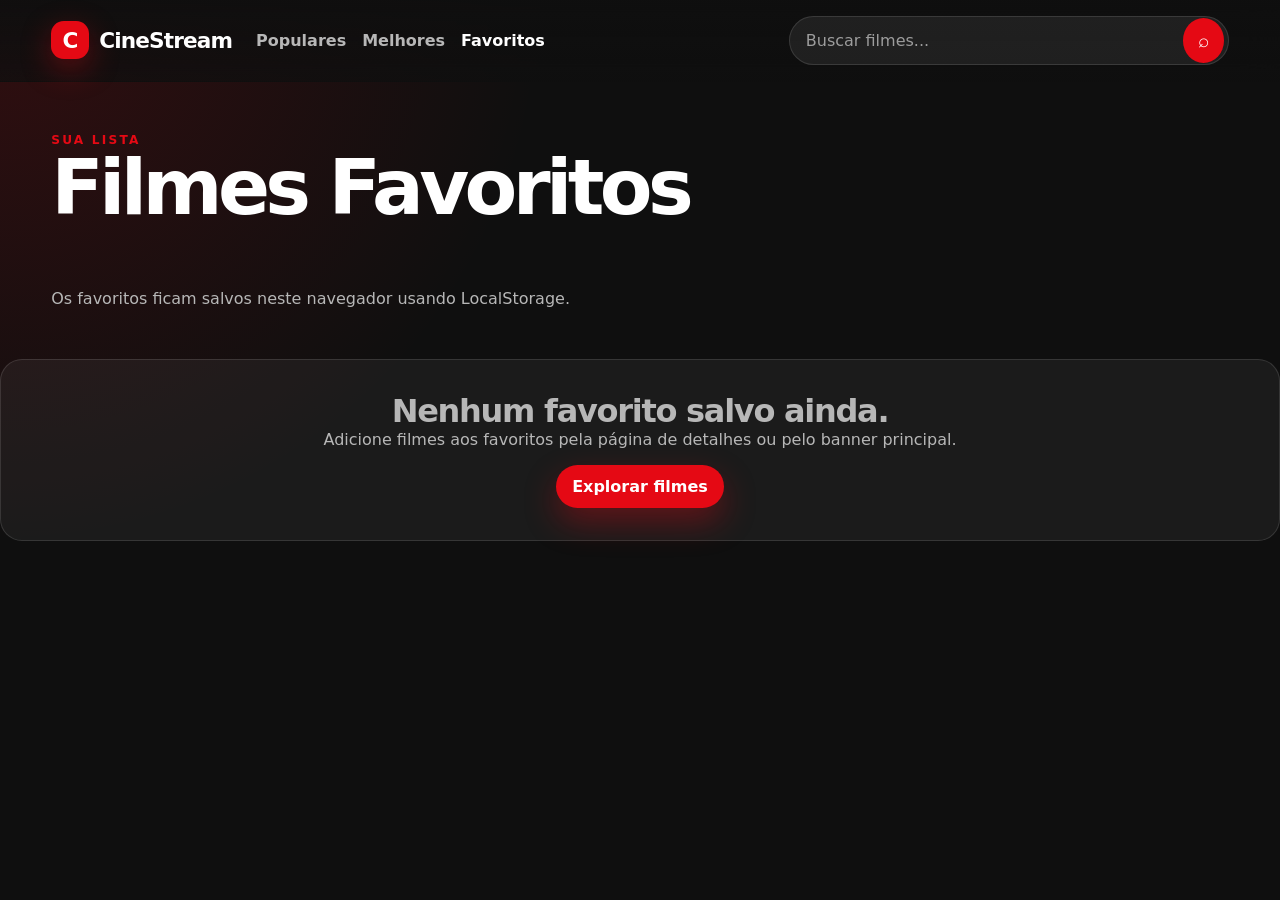
==== src/pages/favorites.html @ fb821712 "Build TMDB movie catalog app" ====
<!doctype html>
<html lang="pt-BR">
  <head>
    <meta charset="UTF-8" />
    <meta name="viewport" content="width=device-width, initial-scale=1.0" />
    <meta name="description" content="Filmes favoritos salvos localmente no CineStream." />
    <title>Favoritos | CineStream</title>
    <link rel="stylesheet" href="../css/style.css" />
    <link rel="stylesheet" href="../css/home.css" />
  </head>
  <body>
    <header class="site-header" data-header>
      <a class="brand" href="../../index.html" aria-label="Página inicial CineStream">
        <span class="brand__mark">C</span>
        <span>CineStream</span>
      </a>
      <nav class="main-nav" aria-label="Navegação principal">
        <a href="../../index.html#popular">Populares</a>
        <a href="../../index.html#top-rated">Melhores</a>
        <a href="favorites.html" aria-current="page">Favoritos</a>
      </nav>
      <form class="search" role="search" data-search-form>
        <label class="sr-only" for="movie-search">Pesquisar filmes</label>
        <input id="movie-search" data-search-input type="search" placeholder="Buscar filmes..." autocomplete="off" />
        <button type="submit" aria-label="Buscar">⌕</button>
        <div class="search-results" data-search-results aria-live="polite"></div>
      </form>
    </header>

    <main class="favorites-page">
      <section class="page-title">
        <p class="eyebrow">Sua lista</p>
        <h1>Filmes Favoritos</h1>
        <p class="muted">Os favoritos ficam salvos neste navegador usando LocalStorage.</p>
      </section>
      <section class="movie-grid" data-favorites-grid aria-live="polite"></section>
    </main>

    <button class="back-to-top" data-back-to-top aria-label="Voltar ao topo">↑</button>
    <script type="module" src="../js/favorites.js"></script>
  </body>
</html>
---- src/css/style.css ----
:root {
  --black: #0f0f0f;
  --red: #e50914;
  --white: #ffffff;
  --surface: #171717;
  --surface-2: #222222;
  --muted: #b7b7b7;
  --line: rgba(255, 255, 255, 0.12);
  --shadow: 0 24px 70px rgba(0, 0, 0, 0.55);
  --radius: 22px;
  --header-height: 78px;
  color-scheme: dark;
}

* { box-sizing: border-box; }
html { scroll-behavior: smooth; }
body {
  margin: 0;
  font-family: Inter, ui-sans-serif, system-ui, -apple-system, BlinkMacSystemFont, "Segoe UI", sans-serif;
  background: radial-gradient(circle at top left, rgba(229, 9, 20, 0.16), transparent 34rem), var(--black);
  color: var(--white);
  min-height: 100vh;
}
body.no-scroll { overflow: hidden; }
a { color: inherit; text-decoration: none; }
button, input { font: inherit; }
button { cursor: pointer; }
img { display: block; max-width: 100%; }

.sr-only {
  position: absolute;
  width: 1px;
  height: 1px;
  padding: 0;
  margin: -1px;
  overflow: hidden;
  clip: rect(0, 0, 0, 0);
  white-space: nowrap;
  border: 0;
}

.site-header {
  position: sticky;
  top: 0;
  z-index: 50;
  min-height: var(--header-height);
  display: grid;
  grid-template-columns: auto 1fr minmax(280px, 440px);
  gap: 1.5rem;
  align-items: center;
  padding: 1rem clamp(1rem, 4vw, 4rem);
  background: linear-gradient(180deg, rgba(15, 15, 15, 0.96), rgba(15, 15, 15, 0.76));
  border-bottom: 1px solid transparent;
  backdrop-filter: blur(18px);
  transition: border-color 0.25s ease, background 0.25s ease;
}
.site-header.is-scrolled { border-color: var(--line); background: rgba(15, 15, 15, 0.94); }
.brand { display: inline-flex; align-items: center; gap: 0.65rem; font-weight: 900; letter-spacing: -0.04em; font-size: 1.35rem; }
.brand__mark { display: grid; place-items: center; width: 2.35rem; height: 2.35rem; border-radius: 0.8rem; background: var(--red); box-shadow: 0 10px 30px rgba(229, 9, 20, 0.35); }
.main-nav { display: flex; gap: 1rem; align-items: center; color: var(--muted); font-weight: 700; }
.main-nav a { transition: color 0.2s ease; }
.main-nav a:hover, .main-nav a[aria-current="page"] { color: var(--white); }

.search { position: relative; display: flex; align-items: center; border: 1px solid var(--line); background: rgba(255, 255, 255, 0.07); border-radius: 999px; overflow: visible; }
.search input { width: 100%; border: 0; outline: 0; color: var(--white); background: transparent; padding: 0.86rem 1rem; }
.search input::placeholder { color: #9d9d9d; }
.search button { border: 0; color: var(--white); background: var(--red); width: 2.8rem; height: 2.8rem; border-radius: 50%; margin-right: 0.25rem; font-size: 1.2rem; }
.search-results {
  position: absolute;
  top: calc(100% + 0.7rem);
  left: 0;
  right: 0;
  max-height: min(70vh, 520px);
  overflow: auto;
  display: none;
  padding: 0.65rem;
  border: 1px solid var(--line);
  border-radius: 1.1rem;
  background: rgba(18, 18, 18, 0.98);
  box-shadow: var(--shadow);
}
.search-results.is-open { display: grid; gap: 0.55rem; }
.search-result { display: grid; grid-template-columns: 46px 1fr auto; gap: 0.75rem; align-items: center; padding: 0.45rem; border-radius: 0.8rem; color: var(--white); transition: background 0.2s ease; }
.search-result:hover { background: rgba(255, 255, 255, 0.08); }
.search-result img { width: 46px; height: 68px; object-fit: cover; border-radius: 0.45rem; background: var(--surface-2); }
.search-result strong { display: block; line-height: 1.2; }
.search-result span { color: var(--muted); font-size: 0.88rem; }

main { min-height: 70vh; }
.movie-section, .page-title { padding: 2.2rem clamp(1rem, 4vw, 4rem); }
.section-heading { display: flex; align-items: end; justify-content: space-between; gap: 1rem; margin-bottom: 1rem; }
h1, h2, h3, p { margin-top: 0; }
h1 { font-size: clamp(2.3rem, 6vw, 5rem); line-height: 0.95; letter-spacing: -0.06em; }
h2 { margin-bottom: 0; font-size: clamp(1.45rem, 2.5vw, 2.25rem); letter-spacing: -0.04em; }
.eyebrow { margin-bottom: 0.35rem; color: var(--red); text-transform: uppercase; font-weight: 900; letter-spacing: 0.18em; font-size: 0.76rem; }
.muted { color: var(--muted); }
.text-link { color: var(--muted); font-weight: 800; }
.text-link:hover { color: var(--white); }

.movie-row { display: grid; grid-auto-flow: column; grid-auto-columns: minmax(168px, 190px); gap: 1rem; overflow-x: auto; overscroll-behavior-inline: contain; padding: 0.35rem 0 1.2rem; scroll-snap-type: inline mandatory; }
.movie-row::-webkit-scrollbar, .search-results::-webkit-scrollbar { height: 0.55rem; width: 0.55rem; }
.movie-row::-webkit-scrollbar-thumb, .search-results::-webkit-scrollbar-thumb { background: rgba(255,255,255,0.22); border-radius: 99px; }
.movie-grid { display: grid; grid-template-columns: repeat(auto-fill, minmax(168px, 1fr)); gap: 1.15rem; }

.movie-card { position: relative; min-width: 0; overflow: hidden; border-radius: 1rem; background: var(--surface); box-shadow: 0 14px 40px rgba(0,0,0,0.28); transform: translateZ(0); transition: transform 0.26s ease, box-shadow 0.26s ease; scroll-snap-align: start; }
.movie-card:hover { transform: translateY(-8px) scale(1.03); box-shadow: 0 26px 70px rgba(229,9,20,0.22), 0 24px 70px rgba(0,0,0,0.6); z-index: 2; }
.movie-card__poster { aspect-ratio: 2 / 3; width: 100%; object-fit: cover; background: linear-gradient(135deg, #242424, #111); }
.movie-card__body { padding: 0.8rem; }
.movie-card__title { font-size: 0.98rem; margin: 0 0 0.35rem; white-space: nowrap; overflow: hidden; text-overflow: ellipsis; }
.movie-card__meta, .movie-card__genres { display: flex; gap: 0.5rem; align-items: center; color: var(--muted); font-size: 0.82rem; }
.movie-card__genres { margin-top: 0.35rem; min-height: 1rem; white-space: nowrap; overflow: hidden; text-overflow: ellipsis; display: block; }
.rating { display: inline-flex; align-items: center; gap: 0.25rem; color: #ffd166; font-weight: 900; }
.movie-card__overlay { position: absolute; inset: auto 0 0; display: flex; justify-content: center; padding: 4.5rem 0.75rem 0.9rem; background: linear-gradient(180deg, transparent, rgba(0,0,0,0.9)); opacity: 0; transform: translateY(12px); transition: opacity 0.24s ease, transform 0.24s ease; }
.movie-card:hover .movie-card__overlay { opacity: 1; transform: translateY(0); }
.btn { display: inline-flex; align-items: center; justify-content: center; gap: 0.45rem; min-height: 2.65rem; padding: 0.75rem 1rem; border: 0; border-radius: 999px; background: var(--red); color: var(--white); font-weight: 900; box-shadow: 0 14px 32px rgba(229, 9, 20, 0.34); }
.btn--ghost { background: rgba(255,255,255,0.12); border: 1px solid var(--line); box-shadow: none; }
.btn:hover { filter: brightness(1.08); }

.skeleton { position: relative; overflow: hidden; background: #202020; }
.skeleton::after { content: ""; position: absolute; inset: 0; transform: translateX(-100%); background: linear-gradient(90deg, transparent, rgba(255,255,255,0.12), transparent); animation: shimmer 1.35s infinite; }
.skeleton-card { height: 340px; border-radius: 1rem; }
@keyframes shimmer { 100% { transform: translateX(100%); } }

.loader-sentinel { min-height: 5rem; display: flex; align-items: center; justify-content: center; gap: 0.75rem; color: var(--muted); }
.spinner { width: 1.2rem; height: 1.2rem; border: 2px solid rgba(255,255,255,0.18); border-top-color: var(--red); border-radius: 50%; animation: spin 0.75s linear infinite; }
@keyframes spin { to { transform: rotate(360deg); } }

.back-to-top { position: fixed; right: 1.2rem; bottom: 1.2rem; width: 3rem; height: 3rem; border: 0; border-radius: 50%; background: var(--red); color: var(--white); font-size: 1.3rem; box-shadow: var(--shadow); opacity: 0; pointer-events: none; transform: translateY(12px); transition: 0.2s ease; z-index: 40; }
.back-to-top.is-visible { opacity: 1; pointer-events: auto; transform: translateY(0); }
.site-footer { display: flex; justify-content: space-between; gap: 1rem; align-items: center; padding: 2rem clamp(1rem, 4vw, 4rem); color: var(--muted); border-top: 1px solid var(--line); }
.api-key-button { border: 1px solid var(--line); color: var(--white); background: rgba(255,255,255,0.08); border-radius: 999px; padding: 0.75rem 1rem; }
.empty-state, .error-state { grid-column: 1 / -1; padding: 2rem; border: 1px solid var(--line); border-radius: var(--radius); background: rgba(255,255,255,0.05); text-align: center; color: var(--muted); }

@media (max-width: 900px) {
  .site-header { grid-template-columns: 1fr; gap: 0.85rem; }
  .main-nav { order: 3; overflow-x: auto; padding-bottom: 0.2rem; }
  .search { width: 100%; }
}
@media (max-width: 560px) {
  .movie-row { grid-auto-columns: 145px; }
  .movie-grid { grid-template-columns: repeat(2, minmax(0, 1fr)); gap: 0.8rem; }
  .movie-card__body { padding: 0.65rem; }
  .site-footer { display: block; }
  .api-key-button { margin-top: 1rem; width: 100%; }
}
---- src/css/home.css ----
.hero { min-height: clamp(520px, 72vh, 760px); display: grid; align-items: end; padding: calc(var(--header-height) + 3rem) clamp(1rem, 4vw, 4rem) 4rem; margin-top: calc(var(--header-height) * -1); background-size: cover; background-position: center; position: relative; isolation: isolate; }
.hero::before { content: ""; position: absolute; inset: 0; z-index: -1; background: linear-gradient(90deg, rgba(15,15,15,0.96), rgba(15,15,15,0.62), rgba(15,15,15,0.24)), linear-gradient(0deg, var(--black), transparent 42%); }
.hero__content { max-width: 760px; animation: fadeUp 0.7s ease both; }
.hero__title { margin-bottom: 1rem; text-wrap: balance; }
.hero__overview { max-width: 62ch; color: #e7e7e7; line-height: 1.7; font-size: clamp(1rem, 1.7vw, 1.16rem); }
.hero__actions { display: flex; flex-wrap: wrap; gap: 0.75rem; margin-top: 1.5rem; }
.hero__meta { display: flex; flex-wrap: wrap; gap: 0.8rem; align-items: center; margin-bottom: 1rem; color: var(--muted); font-weight: 800; }
.hero__skeleton { width: min(760px, 100%); height: 330px; border-radius: var(--radius); }
.catalog-section { padding-bottom: 4rem; }
.favorites-page { padding-top: 1rem; }
@keyframes fadeUp { from { opacity: 0; transform: translateY(18px); } to { opacity: 1; transform: translateY(0); } }
@media (max-width: 560px) { .hero { min-height: 620px; padding-top: 11rem; } .hero__actions .btn { width: 100%; } }
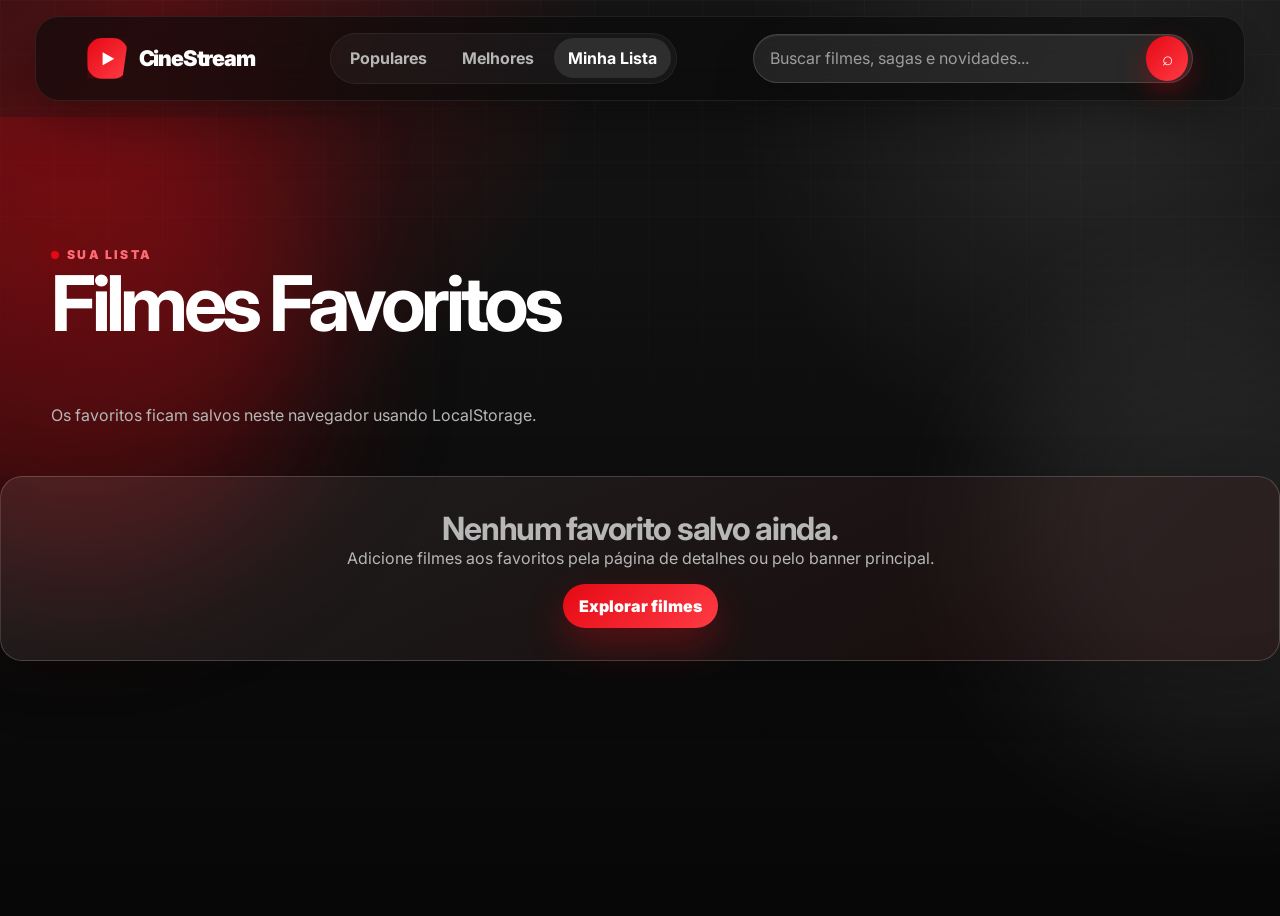
==== commit b7a3916a: "Polish frontend with premium visual refresh" ====
--- a/src/pages/favorites.html
+++ b/src/pages/favorites.html
@@ -5,23 +5,28 @@
     <meta name="viewport" content="width=device-width, initial-scale=1.0" />
     <meta name="description" content="Filmes favoritos salvos localmente no CineStream." />
     <title>Favoritos | CineStream</title>
+    <link rel="preconnect" href="https://fonts.googleapis.com" />
+    <link rel="preconnect" href="https://fonts.gstatic.com" crossorigin />
+    <link href="https://fonts.googleapis.com/css2?family=Inter:wght@400;500;600;700;800;900&display=swap" rel="stylesheet" />
     <link rel="stylesheet" href="../css/style.css" />
     <link rel="stylesheet" href="../css/home.css" />
   </head>
   <body>
+    <div class="app-glow app-glow--one" aria-hidden="true"></div>
+    <div class="app-glow app-glow--two" aria-hidden="true"></div>
     <header class="site-header" data-header>
       <a class="brand" href="../../index.html" aria-label="Página inicial CineStream">
-        <span class="brand__mark">C</span>
+        <span class="brand__mark">▶</span>
         <span>CineStream</span>
       </a>
       <nav class="main-nav" aria-label="Navegação principal">
         <a href="../../index.html#popular">Populares</a>
         <a href="../../index.html#top-rated">Melhores</a>
-        <a href="favorites.html" aria-current="page">Favoritos</a>
+        <a href="favorites.html" aria-current="page">Minha Lista</a>
       </nav>
       <form class="search" role="search" data-search-form>
         <label class="sr-only" for="movie-search">Pesquisar filmes</label>
-        <input id="movie-search" data-search-input type="search" placeholder="Buscar filmes..." autocomplete="off" />
+        <input id="movie-search" data-search-input type="search" placeholder="Buscar filmes, sagas e novidades..." autocomplete="off" />
         <button type="submit" aria-label="Buscar">⌕</button>
         <div class="search-results" data-search-results aria-live="polite"></div>
       </form>
--- a/src/css/style.css
+++ b/src/css/style.css
@@ -143,3 +143,289 @@
   .site-footer { display: block; }
   .api-key-button { margin-top: 1rem; width: 100%; }
 }
+
+/* Premium visual refresh */
+:root {
+  --red-2: #ff3b45;
+  --gold: #ffd166;
+  --surface-glass: rgba(255, 255, 255, 0.075);
+  --surface-glass-strong: rgba(255, 255, 255, 0.12);
+  --line-strong: rgba(255, 255, 255, 0.18);
+  --shadow-red: 0 22px 80px rgba(229, 9, 20, 0.24);
+}
+
+body {
+  overflow-x: hidden;
+  background:
+    radial-gradient(circle at 12% 0%, rgba(229, 9, 20, 0.30), transparent 28rem),
+    radial-gradient(circle at 86% 12%, rgba(255, 255, 255, 0.09), transparent 23rem),
+    linear-gradient(180deg, #151515 0%, var(--black) 38%, #070707 100%);
+}
+
+body::before {
+  content: "";
+  position: fixed;
+  inset: 0;
+  z-index: -3;
+  pointer-events: none;
+  background-image:
+    linear-gradient(rgba(255, 255, 255, 0.028) 1px, transparent 1px),
+    linear-gradient(90deg, rgba(255, 255, 255, 0.028) 1px, transparent 1px);
+  background-size: 54px 54px;
+  mask-image: linear-gradient(to bottom, rgba(0,0,0,0.8), transparent 72%);
+}
+
+.app-glow {
+  position: fixed;
+  z-index: -2;
+  pointer-events: none;
+  width: 30rem;
+  height: 30rem;
+  border-radius: 50%;
+  filter: blur(75px);
+  opacity: 0.26;
+}
+.app-glow--one { top: 6rem; left: -10rem; background: var(--red); }
+.app-glow--two { right: -12rem; bottom: 8rem; background: #ffffff; opacity: 0.08; }
+
+.site-header {
+  margin: 1rem clamp(0.75rem, 3vw, 2.2rem) 0;
+  width: calc(100% - clamp(1.5rem, 6vw, 4.4rem));
+  min-height: 72px;
+  border: 1px solid rgba(255, 255, 255, 0.08);
+  border-radius: 24px;
+  background: rgba(10, 10, 10, 0.64);
+  box-shadow: 0 18px 55px rgba(0, 0, 0, 0.34);
+}
+.site-header.is-scrolled {
+  border-color: var(--line-strong);
+  background: rgba(10, 10, 10, 0.82);
+}
+
+.brand { letter-spacing: -0.055em; }
+.brand__mark {
+  width: 2.55rem;
+  height: 2.55rem;
+  background: linear-gradient(135deg, var(--red), var(--red-2));
+  color: var(--white);
+  font-size: 0.9rem;
+  clip-path: polygon(0 0, 100% 0, 86% 100%, 0 100%);
+  border-radius: 0.95rem;
+}
+
+.main-nav {
+  justify-self: center;
+  gap: 0.35rem;
+  padding: 0.28rem;
+  border: 1px solid rgba(255, 255, 255, 0.06);
+  border-radius: 999px;
+  background: rgba(255, 255, 255, 0.045);
+}
+.main-nav a {
+  border-radius: 999px;
+  padding: 0.62rem 0.9rem;
+}
+.main-nav a:hover,
+.main-nav a[aria-current="page"] {
+  background: rgba(255, 255, 255, 0.10);
+}
+
+.search {
+  border-color: rgba(255, 255, 255, 0.14);
+  background: rgba(255, 255, 255, 0.09);
+  box-shadow: inset 0 1px 0 rgba(255,255,255,0.08), 0 18px 42px rgba(0,0,0,0.22);
+  transition: border-color 0.2s ease, box-shadow 0.2s ease, background 0.2s ease;
+}
+.search:focus-within {
+  border-color: rgba(229, 9, 20, 0.7);
+  background: rgba(255, 255, 255, 0.12);
+  box-shadow: 0 0 0 4px rgba(229, 9, 20, 0.14), 0 18px 42px rgba(0,0,0,0.25);
+}
+.search button {
+  background: linear-gradient(135deg, var(--red), var(--red-2));
+  box-shadow: 0 10px 28px rgba(229, 9, 20, 0.35);
+}
+.search-results {
+  border-color: var(--line-strong);
+  background: rgba(8, 8, 8, 0.92);
+  backdrop-filter: blur(22px);
+}
+.search-result {
+  border: 1px solid transparent;
+}
+.search-result:hover {
+  border-color: rgba(255,255,255,0.12);
+  background: linear-gradient(135deg, rgba(255,255,255,0.12), rgba(229, 9, 20, 0.08));
+}
+
+.movie-section, .page-title { position: relative; }
+.section-heading {
+  margin-bottom: 1.25rem;
+}
+.section-heading h2::after {
+  content: "";
+  display: block;
+  width: 3.2rem;
+  height: 3px;
+  margin-top: 0.55rem;
+  border-radius: 99px;
+  background: linear-gradient(90deg, var(--red), transparent);
+}
+.eyebrow {
+  display: inline-flex;
+  align-items: center;
+  gap: 0.5rem;
+  color: #ff6b73;
+}
+.eyebrow::before {
+  content: "";
+  width: 0.5rem;
+  height: 0.5rem;
+  border-radius: 50%;
+  background: var(--red);
+  box-shadow: 0 0 22px rgba(229, 9, 20, 0.8);
+}
+
+.text-link {
+  border: 1px solid var(--line);
+  border-radius: 999px;
+  padding: 0.7rem 0.95rem;
+  background: rgba(255,255,255,0.05);
+}
+.text-link:hover { background: rgba(255,255,255,0.1); }
+
+.movie-row {
+  grid-auto-columns: minmax(184px, 212px);
+  gap: 1.15rem;
+  padding: 0.6rem 0 1.5rem;
+  mask-image: linear-gradient(90deg, transparent, #000 1.5rem, #000 calc(100% - 2rem), transparent);
+}
+.movie-grid {
+  grid-template-columns: repeat(auto-fill, minmax(190px, 1fr));
+  gap: 1.3rem;
+}
+
+.movie-card {
+  border: 1px solid rgba(255, 255, 255, 0.08);
+  border-radius: 1.25rem;
+  background: linear-gradient(180deg, rgba(255,255,255,0.08), rgba(255,255,255,0.035));
+  box-shadow: 0 18px 60px rgba(0,0,0,0.32);
+  isolation: isolate;
+}
+.movie-card::before {
+  content: "";
+  position: absolute;
+  inset: 0;
+  z-index: 1;
+  pointer-events: none;
+  border-radius: inherit;
+  background: linear-gradient(180deg, transparent 42%, rgba(0,0,0,0.72) 100%);
+  opacity: 0.62;
+}
+.movie-card:hover {
+  transform: translateY(-10px) scale(1.035);
+  border-color: rgba(229, 9, 20, 0.48);
+  box-shadow: var(--shadow-red), 0 30px 80px rgba(0,0,0,0.66);
+}
+.movie-card__media { position: relative; display: block; overflow: hidden; }
+.movie-card__poster { transition: transform 0.45s ease, filter 0.45s ease; }
+.movie-card:hover .movie-card__poster { transform: scale(1.08); filter: saturate(1.12) contrast(1.06); }
+.movie-card__shine {
+  position: absolute;
+  inset: 0;
+  background: linear-gradient(115deg, transparent 28%, rgba(255,255,255,0.26), transparent 58%);
+  transform: translateX(-120%);
+  transition: transform 0.7s ease;
+}
+.movie-card:hover .movie-card__shine { transform: translateX(120%); }
+.movie-card__body {
+  position: relative;
+  z-index: 2;
+  padding: 0.95rem;
+  background: linear-gradient(180deg, rgba(13,13,13,0.65), rgba(13,13,13,0.98));
+}
+.movie-card__title { font-size: 1rem; letter-spacing: -0.025em; }
+.movie-card__meta { justify-content: space-between; }
+.movie-card__genres { color: #d7d7d7; }
+.movie-card__overlay {
+  inset: 0;
+  z-index: 3;
+  justify-content: space-between;
+  align-items: flex-start;
+  padding: 0.85rem;
+  background: linear-gradient(180deg, rgba(0,0,0,0.18), rgba(0,0,0,0.58));
+}
+.movie-card__badge {
+  display: inline-flex;
+  align-items: center;
+  border: 1px solid rgba(255,255,255,0.16);
+  border-radius: 999px;
+  padding: 0.38rem 0.62rem;
+  background: rgba(0,0,0,0.48);
+  color: var(--white);
+  font-size: 0.72rem;
+  font-weight: 900;
+  backdrop-filter: blur(10px);
+}
+
+.btn {
+  border: 0;
+  background: linear-gradient(135deg, var(--red), var(--red-2));
+  box-shadow: 0 16px 38px rgba(229, 9, 20, 0.32);
+  transition: transform 0.2s ease, box-shadow 0.2s ease, background 0.2s ease;
+}
+.btn:hover { transform: translateY(-2px); box-shadow: 0 22px 52px rgba(229, 9, 20, 0.42); }
+.btn--ghost {
+  border-color: rgba(255, 255, 255, 0.18);
+  background: rgba(255, 255, 255, 0.08);
+  box-shadow: none;
+  backdrop-filter: blur(12px);
+}
+.btn--ghost:hover { background: rgba(255,255,255,0.14); box-shadow: none; }
+.btn--compact { padding: 0.58rem 0.8rem; font-size: 0.82rem; }
+
+.rating {
+  color: var(--gold);
+  text-shadow: 0 0 18px rgba(255, 209, 102, 0.18);
+}
+.skeleton {
+  background: linear-gradient(135deg, rgba(255,255,255,0.075), rgba(255,255,255,0.035));
+  border: 1px solid rgba(255,255,255,0.06);
+}
+.skeleton-card { height: 385px; }
+
+.back-to-top {
+  background: linear-gradient(135deg, var(--red), var(--red-2));
+  border: 1px solid rgba(255,255,255,0.18);
+}
+.site-footer {
+  margin-inline: clamp(1rem, 4vw, 4rem);
+  border: 1px solid var(--line);
+  border-radius: var(--radius) var(--radius) 0 0;
+  background: rgba(255,255,255,0.04);
+  backdrop-filter: blur(18px);
+}
+.empty-state, .error-state {
+  border-color: var(--line-strong);
+  background: linear-gradient(135deg, rgba(255,255,255,0.08), rgba(229,9,20,0.06));
+  box-shadow: 0 20px 60px rgba(0,0,0,0.22);
+}
+
+@media (max-width: 900px) {
+  .site-header {
+    grid-template-columns: 1fr;
+    border-radius: 20px;
+  }
+  .main-nav { justify-self: start; max-width: 100%; }
+}
+@media (max-width: 560px) {
+  .site-header { margin-top: 0.6rem; width: calc(100% - 1rem); }
+  .main-nav a { padding: 0.55rem 0.75rem; }
+  .movie-row { grid-auto-columns: 158px; mask-image: none; }
+  .movie-grid { grid-template-columns: repeat(2, minmax(0, 1fr)); }
+  .skeleton-card { height: 315px; }
+}
+
+@media (prefers-reduced-motion: reduce) {
+  *, *::before, *::after { animation-duration: 0.01ms !important; scroll-behavior: auto !important; transition-duration: 0.01ms !important; }
+}
--- a/src/css/home.css
+++ b/src/css/home.css
@@ -10,3 +10,75 @@
 .favorites-page { padding-top: 1rem; }
 @keyframes fadeUp { from { opacity: 0; transform: translateY(18px); } to { opacity: 1; transform: translateY(0); } }
 @media (max-width: 560px) { .hero { min-height: 620px; padding-top: 11rem; } .hero__actions .btn { width: 100%; } }
+
+/* Modern home refinements */
+.hero {
+  min-height: clamp(620px, 82vh, 860px);
+  padding-top: calc(var(--header-height) + 5rem);
+  background-attachment: fixed;
+}
+.hero::before {
+  background:
+    linear-gradient(90deg, rgba(8,8,8,0.98), rgba(15,15,15,0.72) 46%, rgba(15,15,15,0.18)),
+    radial-gradient(circle at 72% 24%, rgba(229,9,20,0.22), transparent 24rem),
+    linear-gradient(0deg, var(--black), transparent 44%);
+}
+.hero__content {
+  padding: clamp(1.2rem, 3vw, 2rem);
+  border: 1px solid rgba(255,255,255,0.10);
+  border-radius: calc(var(--radius) + 8px);
+  background: linear-gradient(135deg, rgba(255,255,255,0.10), rgba(255,255,255,0.035));
+  box-shadow: 0 30px 90px rgba(0,0,0,0.34);
+  backdrop-filter: blur(14px);
+}
+.hero__title {
+  max-width: 11ch;
+  background: linear-gradient(120deg, #fff, #d7d7d7 60%, #ff9a9f);
+  -webkit-background-clip: text;
+  background-clip: text;
+  color: transparent;
+}
+.hero__meta span:not(.rating) {
+  border: 1px solid rgba(255,255,255,0.12);
+  border-radius: 999px;
+  padding: 0.45rem 0.65rem;
+  background: rgba(255,255,255,0.07);
+}
+.hero__stats {
+  display: grid;
+  grid-template-columns: repeat(3, minmax(0, 1fr));
+  gap: 0.75rem;
+  max-width: 620px;
+  margin-top: 1.35rem;
+}
+.hero__stats span {
+  min-height: 74px;
+  padding: 0.85rem;
+  border: 1px solid rgba(255,255,255,0.12);
+  border-radius: 1rem;
+  background: rgba(0,0,0,0.30);
+  color: var(--muted);
+  font-size: 0.82rem;
+}
+.hero__stats strong {
+  display: block;
+  margin-bottom: 0.2rem;
+  color: var(--white);
+  font-size: clamp(1.2rem, 2.5vw, 1.65rem);
+  letter-spacing: -0.05em;
+}
+.catalog-section {
+  padding-bottom: 5rem;
+}
+.favorites-page .page-title {
+  padding-top: calc(var(--header-height) + 3rem);
+  background: radial-gradient(circle at top left, rgba(229,9,20,0.20), transparent 26rem);
+}
+@media (max-width: 760px) {
+  .hero { background-attachment: scroll; }
+  .hero__stats { grid-template-columns: 1fr; }
+}
+@media (max-width: 560px) {
+  .hero { padding-top: 10rem; }
+  .hero__content { padding: 1rem; }
+}
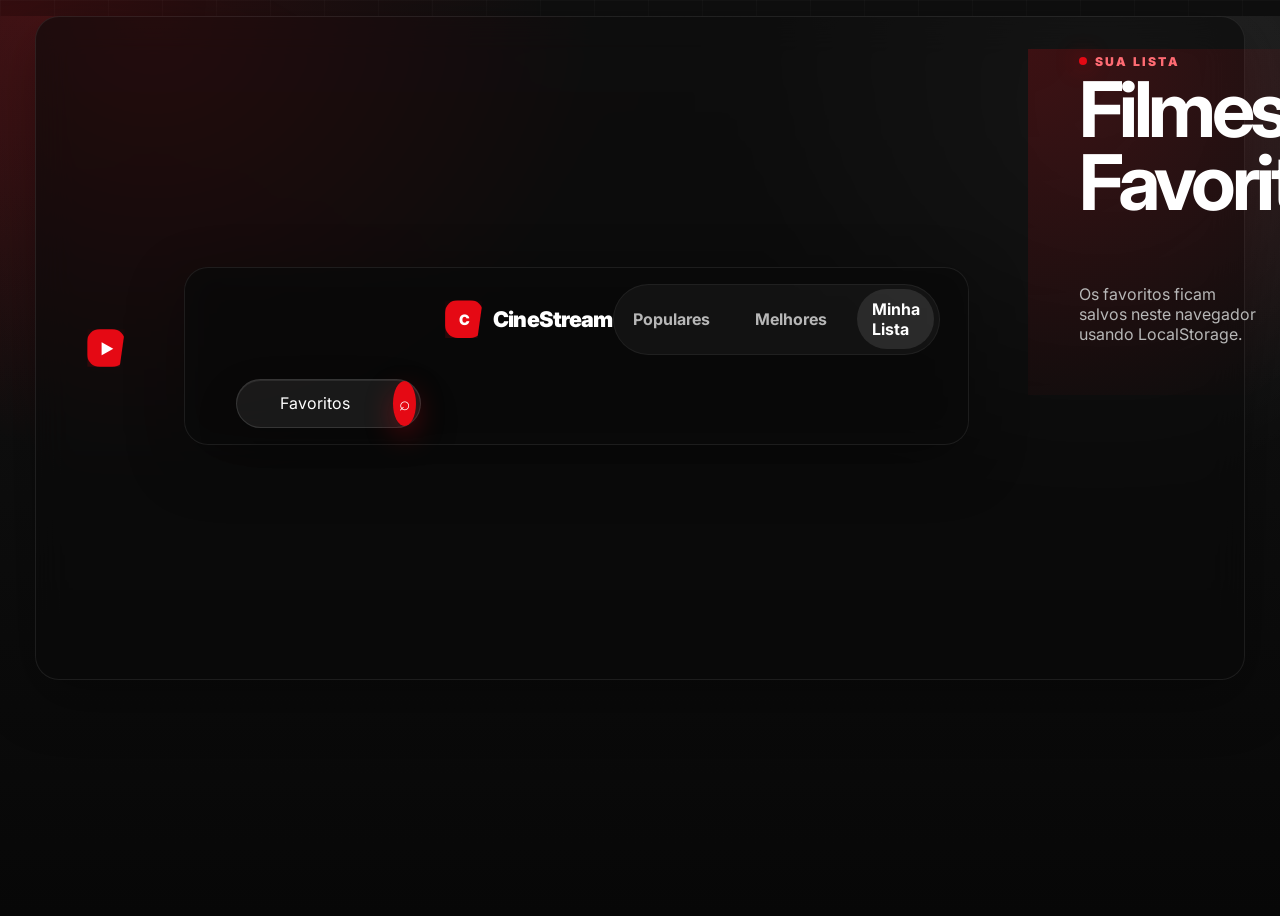
==== commit 6144a12d: "Merge branch 'main' into codex/create-modern-movie-catalog-web-app-v7w82i" ====
--- a/src/pages/favorites.html
+++ b/src/pages/favorites.html
@@ -17,6 +17,9 @@
     <header class="site-header" data-header>
       <a class="brand" href="../../index.html" aria-label="Página inicial CineStream">
         <span class="brand__mark">▶</span>
+    <header class="site-header" data-header>
+      <a class="brand" href="../../index.html" aria-label="Página inicial CineStream">
+        <span class="brand__mark">C</span>
         <span>CineStream</span>
       </a>
       <nav class="main-nav" aria-label="Navegação principal">
@@ -27,6 +30,11 @@
       <form class="search" role="search" data-search-form>
         <label class="sr-only" for="movie-search">Pesquisar filmes</label>
         <input id="movie-search" data-search-input type="search" placeholder="Buscar filmes, sagas e novidades..." autocomplete="off" />
+        <a href="favorites.html" aria-current="page">Favoritos</a>
+      </nav>
+      <form class="search" role="search" data-search-form>
+        <label class="sr-only" for="movie-search">Pesquisar filmes</label>
+        <input id="movie-search" data-search-input type="search" placeholder="Buscar filmes..." autocomplete="off" />
         <button type="submit" aria-label="Buscar">⌕</button>
         <div class="search-results" data-search-results aria-live="polite"></div>
       </form>
--- a/src/css/style.css
+++ b/src/css/style.css
@@ -1,3 +1,22 @@
+/* =========================================================
+   CineStream Design System
+   Base compartilhada para home, detalhes e favoritos.
+   ========================================================= */
+:root {
+  --black: #0f0f0f;
+  --red: #e50914;
+  --red-2: #ff3b45;
+  --white: #ffffff;
+  --gold: #ffd166;
+  --surface: #171717;
+  --surface-2: #222222;
+  --glass: rgba(255, 255, 255, 0.08);
+  --glass-strong: rgba(255, 255, 255, 0.12);
+  --muted: #b7b7b7;
+  --line: rgba(255, 255, 255, 0.12);
+  --line-strong: rgba(255, 255, 255, 0.18);
+  --shadow: 0 24px 70px rgba(0, 0, 0, 0.55);
+  --shadow-red: 0 22px 80px rgba(229, 9, 20, 0.24);
 :root {
   --black: #0f0f0f;
   --red: #e50914;
@@ -16,6 +35,30 @@
 html { scroll-behavior: smooth; }
 body {
   margin: 0;
+  min-height: 100vh;
+  overflow-x: hidden;
+  color: var(--white);
+  font-family: Inter, ui-sans-serif, system-ui, -apple-system, BlinkMacSystemFont, "Segoe UI", sans-serif;
+  background:
+    radial-gradient(circle at 12% 0%, rgba(229, 9, 20, 0.30), transparent 28rem),
+    radial-gradient(circle at 86% 12%, rgba(255, 255, 255, 0.09), transparent 23rem),
+    linear-gradient(180deg, #151515 0%, var(--black) 38%, #070707 100%);
+}
+
+/* Grade sutil no fundo para profundidade sem pesar na UI. */
+body::before {
+  content: "";
+  position: fixed;
+  inset: 0;
+  z-index: -3;
+  pointer-events: none;
+  background-image:
+    linear-gradient(rgba(255, 255, 255, 0.028) 1px, transparent 1px),
+    linear-gradient(90deg, rgba(255, 255, 255, 0.028) 1px, transparent 1px);
+  background-size: 54px 54px;
+  mask-image: linear-gradient(to bottom, rgba(0, 0, 0, 0.8), transparent 72%);
+}
+
   font-family: Inter, ui-sans-serif, system-ui, -apple-system, BlinkMacSystemFont, "Segoe UI", sans-serif;
   background: radial-gradient(circle at top left, rgba(229, 9, 20, 0.16), transparent 34rem), var(--black);
   color: var(--white);
@@ -26,6 +69,10 @@
 button, input { font: inherit; }
 button { cursor: pointer; }
 img { display: block; max-width: 100%; }
+h1, h2, h3, p { margin-top: 0; }
+h1 { font-size: clamp(2.3rem, 6vw, 5rem); line-height: 0.95; letter-spacing: -0.06em; }
+h2 { margin-bottom: 0; font-size: clamp(1.45rem, 2.5vw, 2.25rem); letter-spacing: -0.04em; }
+main { min-height: 70vh; }
 
 .sr-only {
   position: absolute;
@@ -39,6 +86,22 @@
   border: 0;
 }
 
+.app-glow {
+  position: fixed;
+  z-index: -2;
+  pointer-events: none;
+  width: 30rem;
+  height: 30rem;
+  border-radius: 50%;
+  filter: blur(75px);
+  opacity: 0.26;
+}
+.app-glow--one { top: 6rem; left: -10rem; background: var(--red); }
+.app-glow--two { right: -12rem; bottom: 8rem; background: #ffffff; opacity: 0.08; }
+
+/* =========================================================
+   Header, navegação e busca
+   ========================================================= */
 .site-header {
   position: sticky;
   top: 0;
@@ -48,6 +111,83 @@
   grid-template-columns: auto 1fr minmax(280px, 440px);
   gap: 1.5rem;
   align-items: center;
+  width: calc(100% - clamp(1.5rem, 6vw, 4.4rem));
+  min-height: 72px;
+  margin: 1rem clamp(0.75rem, 3vw, 2.2rem) 0;
+  padding: 1rem clamp(1rem, 4vw, 4rem);
+  border: 1px solid rgba(255, 255, 255, 0.08);
+  border-radius: 24px;
+  background: rgba(10, 10, 10, 0.64);
+  box-shadow: 0 18px 55px rgba(0, 0, 0, 0.34);
+  backdrop-filter: blur(18px);
+  transition: border-color 0.25s ease, background 0.25s ease;
+}
+.site-header.is-scrolled { border-color: var(--line-strong); background: rgba(10, 10, 10, 0.82); }
+
+.brand {
+  display: inline-flex;
+  align-items: center;
+  gap: 0.65rem;
+  font-size: 1.35rem;
+  font-weight: 900;
+  letter-spacing: -0.055em;
+}
+.brand__mark {
+  display: grid;
+  place-items: center;
+  width: 2.55rem;
+  height: 2.55rem;
+  border-radius: 0.95rem;
+  background: linear-gradient(135deg, var(--red), var(--red-2));
+  clip-path: polygon(0 0, 100% 0, 86% 100%, 0 100%);
+  box-shadow: 0 10px 30px rgba(229, 9, 20, 0.35);
+  font-size: 0.9rem;
+}
+
+.main-nav {
+  justify-self: center;
+  display: flex;
+  gap: 0.35rem;
+  align-items: center;
+  padding: 0.28rem;
+  border: 1px solid rgba(255, 255, 255, 0.06);
+  border-radius: 999px;
+  background: rgba(255, 255, 255, 0.045);
+  color: var(--muted);
+  font-weight: 800;
+}
+.main-nav a { padding: 0.62rem 0.9rem; border-radius: 999px; transition: color 0.2s ease, background 0.2s ease; }
+.main-nav a:hover, .main-nav a[aria-current="page"] { color: var(--white); background: rgba(255, 255, 255, 0.10); }
+
+.search {
+  position: relative;
+  display: flex;
+  align-items: center;
+  overflow: visible;
+  border: 1px solid rgba(255, 255, 255, 0.14);
+  border-radius: 999px;
+  background: rgba(255, 255, 255, 0.09);
+  box-shadow: inset 0 1px 0 rgba(255, 255, 255, 0.08), 0 18px 42px rgba(0, 0, 0, 0.22);
+  transition: border-color 0.2s ease, box-shadow 0.2s ease, background 0.2s ease;
+}
+.search:focus-within {
+  border-color: rgba(229, 9, 20, 0.7);
+  background: rgba(255, 255, 255, 0.12);
+  box-shadow: 0 0 0 4px rgba(229, 9, 20, 0.14), 0 18px 42px rgba(0, 0, 0, 0.25);
+}
+.search input { width: 100%; border: 0; outline: 0; color: var(--white); background: transparent; padding: 0.86rem 1rem; }
+.search input::placeholder { color: #9d9d9d; }
+.search button {
+  width: 2.8rem;
+  height: 2.8rem;
+  margin-right: 0.25rem;
+  border: 0;
+  border-radius: 50%;
+  background: linear-gradient(135deg, var(--red), var(--red-2));
+  color: var(--white);
+  box-shadow: 0 10px 28px rgba(229, 9, 20, 0.35);
+  font-size: 1.2rem;
+}
   padding: 1rem clamp(1rem, 4vw, 4rem);
   background: linear-gradient(180deg, rgba(15, 15, 15, 0.96), rgba(15, 15, 15, 0.76));
   border-bottom: 1px solid transparent;
@@ -70,6 +210,30 @@
   top: calc(100% + 0.7rem);
   left: 0;
   right: 0;
+  z-index: 60;
+  display: none;
+  max-height: min(70vh, 520px);
+  overflow: auto;
+  padding: 0.65rem;
+  border: 1px solid var(--line-strong);
+  border-radius: 1.1rem;
+  background: rgba(8, 8, 8, 0.92);
+  box-shadow: var(--shadow);
+  backdrop-filter: blur(22px);
+}
+.search-results.is-open { display: grid; gap: 0.55rem; }
+.search-result {
+  display: grid;
+  grid-template-columns: 46px 1fr auto;
+  gap: 0.75rem;
+  align-items: center;
+  padding: 0.45rem;
+  border: 1px solid transparent;
+  border-radius: 0.8rem;
+  color: var(--white);
+  transition: border-color 0.2s ease, background 0.2s ease;
+}
+.search-result:hover { border-color: rgba(255, 255, 255, 0.12); background: linear-gradient(135deg, rgba(255, 255, 255, 0.12), rgba(229, 9, 20, 0.08)); }
   max-height: min(70vh, 520px);
   overflow: auto;
   display: none;
@@ -86,6 +250,155 @@
 .search-result strong { display: block; line-height: 1.2; }
 .search-result span { color: var(--muted); font-size: 0.88rem; }
 
+/* =========================================================
+   Seções, botões e estados
+   ========================================================= */
+.movie-section, .page-title { position: relative; padding: 2.2rem clamp(1rem, 4vw, 4rem); }
+.section-heading { display: flex; align-items: end; justify-content: space-between; gap: 1rem; margin-bottom: 1.25rem; }
+.section-heading h2::after {
+  content: "";
+  display: block;
+  width: 3.2rem;
+  height: 3px;
+  margin-top: 0.55rem;
+  border-radius: 99px;
+  background: linear-gradient(90deg, var(--red), transparent);
+}
+.eyebrow {
+  display: inline-flex;
+  align-items: center;
+  gap: 0.5rem;
+  margin-bottom: 0.35rem;
+  color: #ff6b73;
+  text-transform: uppercase;
+  font-weight: 900;
+  letter-spacing: 0.18em;
+  font-size: 0.76rem;
+}
+.eyebrow::before {
+  content: "";
+  width: 0.5rem;
+  height: 0.5rem;
+  border-radius: 50%;
+  background: var(--red);
+  box-shadow: 0 0 22px rgba(229, 9, 20, 0.8);
+}
+.muted { color: var(--muted); }
+.text-link { padding: 0.7rem 0.95rem; border: 1px solid var(--line); border-radius: 999px; background: rgba(255, 255, 255, 0.05); color: var(--muted); font-weight: 800; }
+.text-link:hover { color: var(--white); background: rgba(255, 255, 255, 0.1); }
+
+.btn {
+  display: inline-flex;
+  align-items: center;
+  justify-content: center;
+  gap: 0.45rem;
+  min-height: 2.65rem;
+  padding: 0.75rem 1rem;
+  border: 0;
+  border-radius: 999px;
+  background: linear-gradient(135deg, var(--red), var(--red-2));
+  color: var(--white);
+  box-shadow: 0 16px 38px rgba(229, 9, 20, 0.32);
+  font-weight: 900;
+  transition: transform 0.2s ease, box-shadow 0.2s ease, background 0.2s ease, filter 0.2s ease;
+}
+.btn:hover { transform: translateY(-2px); filter: brightness(1.08); box-shadow: 0 22px 52px rgba(229, 9, 20, 0.42); }
+.btn--ghost { border: 1px solid rgba(255, 255, 255, 0.18); background: rgba(255, 255, 255, 0.08); box-shadow: none; backdrop-filter: blur(12px); }
+.btn--ghost:hover { background: rgba(255, 255, 255, 0.14); box-shadow: none; }
+.btn--compact { padding: 0.58rem 0.8rem; font-size: 0.82rem; }
+
+/* =========================================================
+   Cards de filmes e listas horizontais
+   ========================================================= */
+.movie-row {
+  display: grid;
+  grid-auto-flow: column;
+  grid-auto-columns: minmax(184px, 212px);
+  gap: 1.15rem;
+  overflow-x: auto;
+  overscroll-behavior-inline: contain;
+  padding: 0.6rem 0 1.5rem;
+  scroll-snap-type: inline mandatory;
+  mask-image: linear-gradient(90deg, transparent, #000 1.5rem, #000 calc(100% - 2rem), transparent);
+}
+.movie-row::-webkit-scrollbar, .search-results::-webkit-scrollbar { height: 0.55rem; width: 0.55rem; }
+.movie-row::-webkit-scrollbar-thumb, .search-results::-webkit-scrollbar-thumb { background: rgba(255, 255, 255, 0.22); border-radius: 99px; }
+.movie-grid { display: grid; grid-template-columns: repeat(auto-fill, minmax(190px, 1fr)); gap: 1.3rem; }
+
+.movie-card {
+  position: relative;
+  min-width: 0;
+  overflow: hidden;
+  border: 1px solid rgba(255, 255, 255, 0.08);
+  border-radius: 1.25rem;
+  background: linear-gradient(180deg, rgba(255, 255, 255, 0.08), rgba(255, 255, 255, 0.035));
+  box-shadow: 0 18px 60px rgba(0, 0, 0, 0.32);
+  transform: translateZ(0);
+  isolation: isolate;
+  scroll-snap-align: start;
+  transition: transform 0.26s ease, border-color 0.26s ease, box-shadow 0.26s ease;
+}
+.movie-card::before {
+  content: "";
+  position: absolute;
+  inset: 0;
+  z-index: 1;
+  pointer-events: none;
+  border-radius: inherit;
+  background: linear-gradient(180deg, transparent 42%, rgba(0, 0, 0, 0.72) 100%);
+  opacity: 0.62;
+}
+.movie-card:hover { z-index: 2; transform: translateY(-10px) scale(1.035); border-color: rgba(229, 9, 20, 0.48); box-shadow: var(--shadow-red), 0 30px 80px rgba(0, 0, 0, 0.66); }
+.movie-card__media { position: relative; display: block; overflow: hidden; }
+.movie-card__poster { width: 100%; aspect-ratio: 2 / 3; object-fit: cover; background: linear-gradient(135deg, #242424, #111); transition: transform 0.45s ease, filter 0.45s ease; }
+.movie-card:hover .movie-card__poster { transform: scale(1.08); filter: saturate(1.12) contrast(1.06); }
+.movie-card__shine { position: absolute; inset: 0; background: linear-gradient(115deg, transparent 28%, rgba(255, 255, 255, 0.26), transparent 58%); transform: translateX(-120%); transition: transform 0.7s ease; }
+.movie-card:hover .movie-card__shine { transform: translateX(120%); }
+.movie-card__body { position: relative; z-index: 2; padding: 0.95rem; background: linear-gradient(180deg, rgba(13, 13, 13, 0.65), rgba(13, 13, 13, 0.98)); }
+.movie-card__title { margin: 0 0 0.35rem; overflow: hidden; font-size: 1rem; letter-spacing: -0.025em; white-space: nowrap; text-overflow: ellipsis; }
+.movie-card__meta { display: flex; justify-content: space-between; gap: 0.5rem; align-items: center; color: var(--muted); font-size: 0.82rem; }
+.movie-card__genres { display: block; min-height: 1rem; margin-top: 0.35rem; overflow: hidden; color: #d7d7d7; font-size: 0.82rem; white-space: nowrap; text-overflow: ellipsis; }
+.movie-card__overlay { position: absolute; inset: 0; z-index: 3; display: flex; justify-content: space-between; align-items: flex-start; padding: 0.85rem; background: linear-gradient(180deg, rgba(0, 0, 0, 0.18), rgba(0, 0, 0, 0.58)); opacity: 0; transform: translateY(12px); transition: opacity 0.24s ease, transform 0.24s ease; }
+.movie-card:hover .movie-card__overlay { opacity: 1; transform: translateY(0); }
+.movie-card__badge { display: inline-flex; align-items: center; padding: 0.38rem 0.62rem; border: 1px solid rgba(255, 255, 255, 0.16); border-radius: 999px; background: rgba(0, 0, 0, 0.48); color: var(--white); font-size: 0.72rem; font-weight: 900; backdrop-filter: blur(10px); }
+.rating { display: inline-flex; align-items: center; gap: 0.25rem; color: var(--gold); font-weight: 900; text-shadow: 0 0 18px rgba(255, 209, 102, 0.18); }
+
+/* =========================================================
+   Loading, rodapé e responsividade
+   ========================================================= */
+.skeleton { position: relative; overflow: hidden; border: 1px solid rgba(255, 255, 255, 0.06); border-radius: var(--radius); background: linear-gradient(135deg, rgba(255, 255, 255, 0.075), rgba(255, 255, 255, 0.035)); }
+.skeleton::after { content: ""; position: absolute; inset: 0; transform: translateX(-100%); background: linear-gradient(90deg, transparent, rgba(255, 255, 255, 0.12), transparent); animation: shimmer 1.35s infinite; }
+.skeleton-card { height: 385px; border-radius: 1.25rem; }
+@keyframes shimmer { 100% { transform: translateX(100%); } }
+
+.loader-sentinel { min-height: 5rem; display: flex; align-items: center; justify-content: center; gap: 0.75rem; color: var(--muted); }
+.spinner { width: 1.2rem; height: 1.2rem; border: 2px solid rgba(255, 255, 255, 0.18); border-top-color: var(--red); border-radius: 50%; animation: spin 0.75s linear infinite; }
+@keyframes spin { to { transform: rotate(360deg); } }
+
+.back-to-top { position: fixed; right: 1.2rem; bottom: 1.2rem; z-index: 40; width: 3rem; height: 3rem; border: 1px solid rgba(255, 255, 255, 0.18); border-radius: 50%; background: linear-gradient(135deg, var(--red), var(--red-2)); color: var(--white); box-shadow: var(--shadow); opacity: 0; pointer-events: none; transform: translateY(12px); transition: 0.2s ease; font-size: 1.3rem; }
+.back-to-top.is-visible { opacity: 1; pointer-events: auto; transform: translateY(0); }
+.site-footer { display: flex; justify-content: space-between; gap: 1rem; align-items: center; margin-inline: clamp(1rem, 4vw, 4rem); padding: 2rem clamp(1rem, 4vw, 4rem); border: 1px solid var(--line); border-radius: var(--radius) var(--radius) 0 0; background: rgba(255, 255, 255, 0.04); color: var(--muted); backdrop-filter: blur(18px); }
+.api-key-button { padding: 0.75rem 1rem; border: 1px solid var(--line); border-radius: 999px; background: rgba(255, 255, 255, 0.08); color: var(--white); }
+.empty-state, .error-state { grid-column: 1 / -1; padding: 2rem; border: 1px solid var(--line-strong); border-radius: var(--radius); background: linear-gradient(135deg, rgba(255, 255, 255, 0.08), rgba(229, 9, 20, 0.06)); box-shadow: 0 20px 60px rgba(0, 0, 0, 0.22); text-align: center; color: var(--muted); }
+
+@media (max-width: 900px) {
+  .site-header { grid-template-columns: 1fr; gap: 0.85rem; border-radius: 20px; }
+  .main-nav { justify-self: start; max-width: 100%; overflow-x: auto; padding-bottom: 0.28rem; }
+  .search { width: 100%; }
+}
+@media (max-width: 560px) {
+  h1 { font-size: clamp(2.25rem, 15vw, 4rem); }
+  .site-header { width: calc(100% - 1rem); margin: 0.6rem 0.5rem 0; }
+  .main-nav a { padding: 0.55rem 0.75rem; }
+  .movie-row { grid-auto-columns: 158px; mask-image: none; }
+  .movie-grid { grid-template-columns: repeat(2, minmax(0, 1fr)); gap: 0.8rem; }
+  .movie-card__body { padding: 0.72rem; }
+  .skeleton-card { height: 315px; }
+  .site-footer { display: block; }
+  .api-key-button { width: 100%; margin-top: 1rem; }
+}
+@media (prefers-reduced-motion: reduce) {
+  *, *::before, *::after { animation-duration: 0.01ms !important; scroll-behavior: auto !important; transition-duration: 0.01ms !important; }
 main { min-height: 70vh; }
 .movie-section, .page-title { padding: 2.2rem clamp(1rem, 4vw, 4rem); }
 .section-heading { display: flex; align-items: end; justify-content: space-between; gap: 1rem; margin-bottom: 1rem; }
@@ -143,289 +456,3 @@
   .site-footer { display: block; }
   .api-key-button { margin-top: 1rem; width: 100%; }
 }
-
-/* Premium visual refresh */
-:root {
-  --red-2: #ff3b45;
-  --gold: #ffd166;
-  --surface-glass: rgba(255, 255, 255, 0.075);
-  --surface-glass-strong: rgba(255, 255, 255, 0.12);
-  --line-strong: rgba(255, 255, 255, 0.18);
-  --shadow-red: 0 22px 80px rgba(229, 9, 20, 0.24);
-}
-
-body {
-  overflow-x: hidden;
-  background:
-    radial-gradient(circle at 12% 0%, rgba(229, 9, 20, 0.30), transparent 28rem),
-    radial-gradient(circle at 86% 12%, rgba(255, 255, 255, 0.09), transparent 23rem),
-    linear-gradient(180deg, #151515 0%, var(--black) 38%, #070707 100%);
-}
-
-body::before {
-  content: "";
-  position: fixed;
-  inset: 0;
-  z-index: -3;
-  pointer-events: none;
-  background-image:
-    linear-gradient(rgba(255, 255, 255, 0.028) 1px, transparent 1px),
-    linear-gradient(90deg, rgba(255, 255, 255, 0.028) 1px, transparent 1px);
-  background-size: 54px 54px;
-  mask-image: linear-gradient(to bottom, rgba(0,0,0,0.8), transparent 72%);
-}
-
-.app-glow {
-  position: fixed;
-  z-index: -2;
-  pointer-events: none;
-  width: 30rem;
-  height: 30rem;
-  border-radius: 50%;
-  filter: blur(75px);
-  opacity: 0.26;
-}
-.app-glow--one { top: 6rem; left: -10rem; background: var(--red); }
-.app-glow--two { right: -12rem; bottom: 8rem; background: #ffffff; opacity: 0.08; }
-
-.site-header {
-  margin: 1rem clamp(0.75rem, 3vw, 2.2rem) 0;
-  width: calc(100% - clamp(1.5rem, 6vw, 4.4rem));
-  min-height: 72px;
-  border: 1px solid rgba(255, 255, 255, 0.08);
-  border-radius: 24px;
-  background: rgba(10, 10, 10, 0.64);
-  box-shadow: 0 18px 55px rgba(0, 0, 0, 0.34);
-}
-.site-header.is-scrolled {
-  border-color: var(--line-strong);
-  background: rgba(10, 10, 10, 0.82);
-}
-
-.brand { letter-spacing: -0.055em; }
-.brand__mark {
-  width: 2.55rem;
-  height: 2.55rem;
-  background: linear-gradient(135deg, var(--red), var(--red-2));
-  color: var(--white);
-  font-size: 0.9rem;
-  clip-path: polygon(0 0, 100% 0, 86% 100%, 0 100%);
-  border-radius: 0.95rem;
-}
-
-.main-nav {
-  justify-self: center;
-  gap: 0.35rem;
-  padding: 0.28rem;
-  border: 1px solid rgba(255, 255, 255, 0.06);
-  border-radius: 999px;
-  background: rgba(255, 255, 255, 0.045);
-}
-.main-nav a {
-  border-radius: 999px;
-  padding: 0.62rem 0.9rem;
-}
-.main-nav a:hover,
-.main-nav a[aria-current="page"] {
-  background: rgba(255, 255, 255, 0.10);
-}
-
-.search {
-  border-color: rgba(255, 255, 255, 0.14);
-  background: rgba(255, 255, 255, 0.09);
-  box-shadow: inset 0 1px 0 rgba(255,255,255,0.08), 0 18px 42px rgba(0,0,0,0.22);
-  transition: border-color 0.2s ease, box-shadow 0.2s ease, background 0.2s ease;
-}
-.search:focus-within {
-  border-color: rgba(229, 9, 20, 0.7);
-  background: rgba(255, 255, 255, 0.12);
-  box-shadow: 0 0 0 4px rgba(229, 9, 20, 0.14), 0 18px 42px rgba(0,0,0,0.25);
-}
-.search button {
-  background: linear-gradient(135deg, var(--red), var(--red-2));
-  box-shadow: 0 10px 28px rgba(229, 9, 20, 0.35);
-}
-.search-results {
-  border-color: var(--line-strong);
-  background: rgba(8, 8, 8, 0.92);
-  backdrop-filter: blur(22px);
-}
-.search-result {
-  border: 1px solid transparent;
-}
-.search-result:hover {
-  border-color: rgba(255,255,255,0.12);
-  background: linear-gradient(135deg, rgba(255,255,255,0.12), rgba(229, 9, 20, 0.08));
-}
-
-.movie-section, .page-title { position: relative; }
-.section-heading {
-  margin-bottom: 1.25rem;
-}
-.section-heading h2::after {
-  content: "";
-  display: block;
-  width: 3.2rem;
-  height: 3px;
-  margin-top: 0.55rem;
-  border-radius: 99px;
-  background: linear-gradient(90deg, var(--red), transparent);
-}
-.eyebrow {
-  display: inline-flex;
-  align-items: center;
-  gap: 0.5rem;
-  color: #ff6b73;
-}
-.eyebrow::before {
-  content: "";
-  width: 0.5rem;
-  height: 0.5rem;
-  border-radius: 50%;
-  background: var(--red);
-  box-shadow: 0 0 22px rgba(229, 9, 20, 0.8);
-}
-
-.text-link {
-  border: 1px solid var(--line);
-  border-radius: 999px;
-  padding: 0.7rem 0.95rem;
-  background: rgba(255,255,255,0.05);
-}
-.text-link:hover { background: rgba(255,255,255,0.1); }
-
-.movie-row {
-  grid-auto-columns: minmax(184px, 212px);
-  gap: 1.15rem;
-  padding: 0.6rem 0 1.5rem;
-  mask-image: linear-gradient(90deg, transparent, #000 1.5rem, #000 calc(100% - 2rem), transparent);
-}
-.movie-grid {
-  grid-template-columns: repeat(auto-fill, minmax(190px, 1fr));
-  gap: 1.3rem;
-}
-
-.movie-card {
-  border: 1px solid rgba(255, 255, 255, 0.08);
-  border-radius: 1.25rem;
-  background: linear-gradient(180deg, rgba(255,255,255,0.08), rgba(255,255,255,0.035));
-  box-shadow: 0 18px 60px rgba(0,0,0,0.32);
-  isolation: isolate;
-}
-.movie-card::before {
-  content: "";
-  position: absolute;
-  inset: 0;
-  z-index: 1;
-  pointer-events: none;
-  border-radius: inherit;
-  background: linear-gradient(180deg, transparent 42%, rgba(0,0,0,0.72) 100%);
-  opacity: 0.62;
-}
-.movie-card:hover {
-  transform: translateY(-10px) scale(1.035);
-  border-color: rgba(229, 9, 20, 0.48);
-  box-shadow: var(--shadow-red), 0 30px 80px rgba(0,0,0,0.66);
-}
-.movie-card__media { position: relative; display: block; overflow: hidden; }
-.movie-card__poster { transition: transform 0.45s ease, filter 0.45s ease; }
-.movie-card:hover .movie-card__poster { transform: scale(1.08); filter: saturate(1.12) contrast(1.06); }
-.movie-card__shine {
-  position: absolute;
-  inset: 0;
-  background: linear-gradient(115deg, transparent 28%, rgba(255,255,255,0.26), transparent 58%);
-  transform: translateX(-120%);
-  transition: transform 0.7s ease;
-}
-.movie-card:hover .movie-card__shine { transform: translateX(120%); }
-.movie-card__body {
-  position: relative;
-  z-index: 2;
-  padding: 0.95rem;
-  background: linear-gradient(180deg, rgba(13,13,13,0.65), rgba(13,13,13,0.98));
-}
-.movie-card__title { font-size: 1rem; letter-spacing: -0.025em; }
-.movie-card__meta { justify-content: space-between; }
-.movie-card__genres { color: #d7d7d7; }
-.movie-card__overlay {
-  inset: 0;
-  z-index: 3;
-  justify-content: space-between;
-  align-items: flex-start;
-  padding: 0.85rem;
-  background: linear-gradient(180deg, rgba(0,0,0,0.18), rgba(0,0,0,0.58));
-}
-.movie-card__badge {
-  display: inline-flex;
-  align-items: center;
-  border: 1px solid rgba(255,255,255,0.16);
-  border-radius: 999px;
-  padding: 0.38rem 0.62rem;
-  background: rgba(0,0,0,0.48);
-  color: var(--white);
-  font-size: 0.72rem;
-  font-weight: 900;
-  backdrop-filter: blur(10px);
-}
-
-.btn {
-  border: 0;
-  background: linear-gradient(135deg, var(--red), var(--red-2));
-  box-shadow: 0 16px 38px rgba(229, 9, 20, 0.32);
-  transition: transform 0.2s ease, box-shadow 0.2s ease, background 0.2s ease;
-}
-.btn:hover { transform: translateY(-2px); box-shadow: 0 22px 52px rgba(229, 9, 20, 0.42); }
-.btn--ghost {
-  border-color: rgba(255, 255, 255, 0.18);
-  background: rgba(255, 255, 255, 0.08);
-  box-shadow: none;
-  backdrop-filter: blur(12px);
-}
-.btn--ghost:hover { background: rgba(255,255,255,0.14); box-shadow: none; }
-.btn--compact { padding: 0.58rem 0.8rem; font-size: 0.82rem; }
-
-.rating {
-  color: var(--gold);
-  text-shadow: 0 0 18px rgba(255, 209, 102, 0.18);
-}
-.skeleton {
-  background: linear-gradient(135deg, rgba(255,255,255,0.075), rgba(255,255,255,0.035));
-  border: 1px solid rgba(255,255,255,0.06);
-}
-.skeleton-card { height: 385px; }
-
-.back-to-top {
-  background: linear-gradient(135deg, var(--red), var(--red-2));
-  border: 1px solid rgba(255,255,255,0.18);
-}
-.site-footer {
-  margin-inline: clamp(1rem, 4vw, 4rem);
-  border: 1px solid var(--line);
-  border-radius: var(--radius) var(--radius) 0 0;
-  background: rgba(255,255,255,0.04);
-  backdrop-filter: blur(18px);
-}
-.empty-state, .error-state {
-  border-color: var(--line-strong);
-  background: linear-gradient(135deg, rgba(255,255,255,0.08), rgba(229,9,20,0.06));
-  box-shadow: 0 20px 60px rgba(0,0,0,0.22);
-}
-
-@media (max-width: 900px) {
-  .site-header {
-    grid-template-columns: 1fr;
-    border-radius: 20px;
-  }
-  .main-nav { justify-self: start; max-width: 100%; }
-}
-@media (max-width: 560px) {
-  .site-header { margin-top: 0.6rem; width: calc(100% - 1rem); }
-  .main-nav a { padding: 0.55rem 0.75rem; }
-  .movie-row { grid-auto-columns: 158px; mask-image: none; }
-  .movie-grid { grid-template-columns: repeat(2, minmax(0, 1fr)); }
-  .skeleton-card { height: 315px; }
-}
-
-@media (prefers-reduced-motion: reduce) {
-  *, *::before, *::after { animation-duration: 0.01ms !important; scroll-behavior: auto !important; transition-duration: 0.01ms !important; }
-}
--- a/src/css/home.css
+++ b/src/css/home.css
@@ -1,3 +1,78 @@
+/* =========================================================
+   Home: hero cinematográfico, catálogo e favoritos
+   ========================================================= */
+.hero {
+  position: relative;
+  isolation: isolate;
+  display: grid;
+  align-items: end;
+  min-height: clamp(620px, 82vh, 860px);
+  margin-top: calc(var(--header-height) * -1);
+  padding: calc(var(--header-height) + 5rem) clamp(1rem, 4vw, 4rem) 4rem;
+  background-position: center;
+  background-size: cover;
+  background-attachment: fixed;
+}
+.hero::before {
+  content: "";
+  position: absolute;
+  inset: 0;
+  z-index: -1;
+  background:
+    linear-gradient(90deg, rgba(8, 8, 8, 0.98), rgba(15, 15, 15, 0.72) 46%, rgba(15, 15, 15, 0.18)),
+    radial-gradient(circle at 72% 24%, rgba(229, 9, 20, 0.22), transparent 24rem),
+    linear-gradient(0deg, var(--black), transparent 44%);
+}
+.hero__content {
+  max-width: 760px;
+  padding: clamp(1.2rem, 3vw, 2rem);
+  border: 1px solid rgba(255, 255, 255, 0.10);
+  border-radius: calc(var(--radius) + 8px);
+  background: linear-gradient(135deg, rgba(255, 255, 255, 0.10), rgba(255, 255, 255, 0.035));
+  box-shadow: 0 30px 90px rgba(0, 0, 0, 0.34);
+  backdrop-filter: blur(14px);
+  animation: fadeUp 0.7s ease both;
+}
+.hero__title {
+  max-width: 11ch;
+  margin-bottom: 1rem;
+  background: linear-gradient(120deg, #fff, #d7d7d7 60%, #ff9a9f);
+  -webkit-background-clip: text;
+  background-clip: text;
+  color: transparent;
+  text-wrap: balance;
+}
+.hero__overview { max-width: 62ch; color: #e7e7e7; line-height: 1.7; font-size: clamp(1rem, 1.7vw, 1.16rem); }
+.hero__meta { display: flex; flex-wrap: wrap; gap: 0.8rem; align-items: center; margin-bottom: 1rem; color: var(--muted); font-weight: 800; }
+.hero__meta span:not(.rating) { padding: 0.45rem 0.65rem; border: 1px solid rgba(255, 255, 255, 0.12); border-radius: 999px; background: rgba(255, 255, 255, 0.07); }
+.hero__actions { display: flex; flex-wrap: wrap; gap: 0.75rem; margin-top: 1.5rem; }
+.hero__skeleton { width: min(760px, 100%); height: 330px; border-radius: var(--radius); }
+
+/* A faixa de estatísticas ajuda o banner a parecer uma landing page premium. */
+.hero__stats {
+  display: grid;
+  grid-template-columns: repeat(3, minmax(0, 1fr));
+  gap: 0.75rem;
+  max-width: 620px;
+  margin: 1.35rem 0;
+}
+.hero__stats span { min-height: 74px; padding: 0.85rem; border: 1px solid rgba(255, 255, 255, 0.12); border-radius: 1rem; background: rgba(0, 0, 0, 0.30); color: var(--muted); font-size: 0.82rem; }
+.hero__stats strong { display: block; margin-bottom: 0.2rem; color: var(--white); font-size: clamp(1.2rem, 2.5vw, 1.65rem); letter-spacing: -0.05em; }
+
+.catalog-section { padding-bottom: 5rem; }
+.favorites-page { padding-top: 1rem; }
+.favorites-page .page-title { padding-top: calc(var(--header-height) + 3rem); background: radial-gradient(circle at top left, rgba(229, 9, 20, 0.20), transparent 26rem); }
+
+@keyframes fadeUp { from { opacity: 0; transform: translateY(18px); } to { opacity: 1; transform: translateY(0); } }
+@media (max-width: 760px) {
+  .hero { background-attachment: scroll; }
+  .hero__stats { grid-template-columns: 1fr; }
+}
+@media (max-width: 560px) {
+  .hero { min-height: 620px; padding-top: 10rem; }
+  .hero__content { padding: 1rem; }
+  .hero__actions .btn { width: 100%; }
+}
 .hero { min-height: clamp(520px, 72vh, 760px); display: grid; align-items: end; padding: calc(var(--header-height) + 3rem) clamp(1rem, 4vw, 4rem) 4rem; margin-top: calc(var(--header-height) * -1); background-size: cover; background-position: center; position: relative; isolation: isolate; }
 .hero::before { content: ""; position: absolute; inset: 0; z-index: -1; background: linear-gradient(90deg, rgba(15,15,15,0.96), rgba(15,15,15,0.62), rgba(15,15,15,0.24)), linear-gradient(0deg, var(--black), transparent 42%); }
 .hero__content { max-width: 760px; animation: fadeUp 0.7s ease both; }
@@ -10,75 +85,3 @@
 .favorites-page { padding-top: 1rem; }
 @keyframes fadeUp { from { opacity: 0; transform: translateY(18px); } to { opacity: 1; transform: translateY(0); } }
 @media (max-width: 560px) { .hero { min-height: 620px; padding-top: 11rem; } .hero__actions .btn { width: 100%; } }
-
-/* Modern home refinements */
-.hero {
-  min-height: clamp(620px, 82vh, 860px);
-  padding-top: calc(var(--header-height) + 5rem);
-  background-attachment: fixed;
-}
-.hero::before {
-  background:
-    linear-gradient(90deg, rgba(8,8,8,0.98), rgba(15,15,15,0.72) 46%, rgba(15,15,15,0.18)),
-    radial-gradient(circle at 72% 24%, rgba(229,9,20,0.22), transparent 24rem),
-    linear-gradient(0deg, var(--black), transparent 44%);
-}
-.hero__content {
-  padding: clamp(1.2rem, 3vw, 2rem);
-  border: 1px solid rgba(255,255,255,0.10);
-  border-radius: calc(var(--radius) + 8px);
-  background: linear-gradient(135deg, rgba(255,255,255,0.10), rgba(255,255,255,0.035));
-  box-shadow: 0 30px 90px rgba(0,0,0,0.34);
-  backdrop-filter: blur(14px);
-}
-.hero__title {
-  max-width: 11ch;
-  background: linear-gradient(120deg, #fff, #d7d7d7 60%, #ff9a9f);
-  -webkit-background-clip: text;
-  background-clip: text;
-  color: transparent;
-}
-.hero__meta span:not(.rating) {
-  border: 1px solid rgba(255,255,255,0.12);
-  border-radius: 999px;
-  padding: 0.45rem 0.65rem;
-  background: rgba(255,255,255,0.07);
-}
-.hero__stats {
-  display: grid;
-  grid-template-columns: repeat(3, minmax(0, 1fr));
-  gap: 0.75rem;
-  max-width: 620px;
-  margin-top: 1.35rem;
-}
-.hero__stats span {
-  min-height: 74px;
-  padding: 0.85rem;
-  border: 1px solid rgba(255,255,255,0.12);
-  border-radius: 1rem;
-  background: rgba(0,0,0,0.30);
-  color: var(--muted);
-  font-size: 0.82rem;
-}
-.hero__stats strong {
-  display: block;
-  margin-bottom: 0.2rem;
-  color: var(--white);
-  font-size: clamp(1.2rem, 2.5vw, 1.65rem);
-  letter-spacing: -0.05em;
-}
-.catalog-section {
-  padding-bottom: 5rem;
-}
-.favorites-page .page-title {
-  padding-top: calc(var(--header-height) + 3rem);
-  background: radial-gradient(circle at top left, rgba(229,9,20,0.20), transparent 26rem);
-}
-@media (max-width: 760px) {
-  .hero { background-attachment: scroll; }
-  .hero__stats { grid-template-columns: 1fr; }
-}
-@media (max-width: 560px) {
-  .hero { padding-top: 10rem; }
-  .hero__content { padding: 1rem; }
-}
